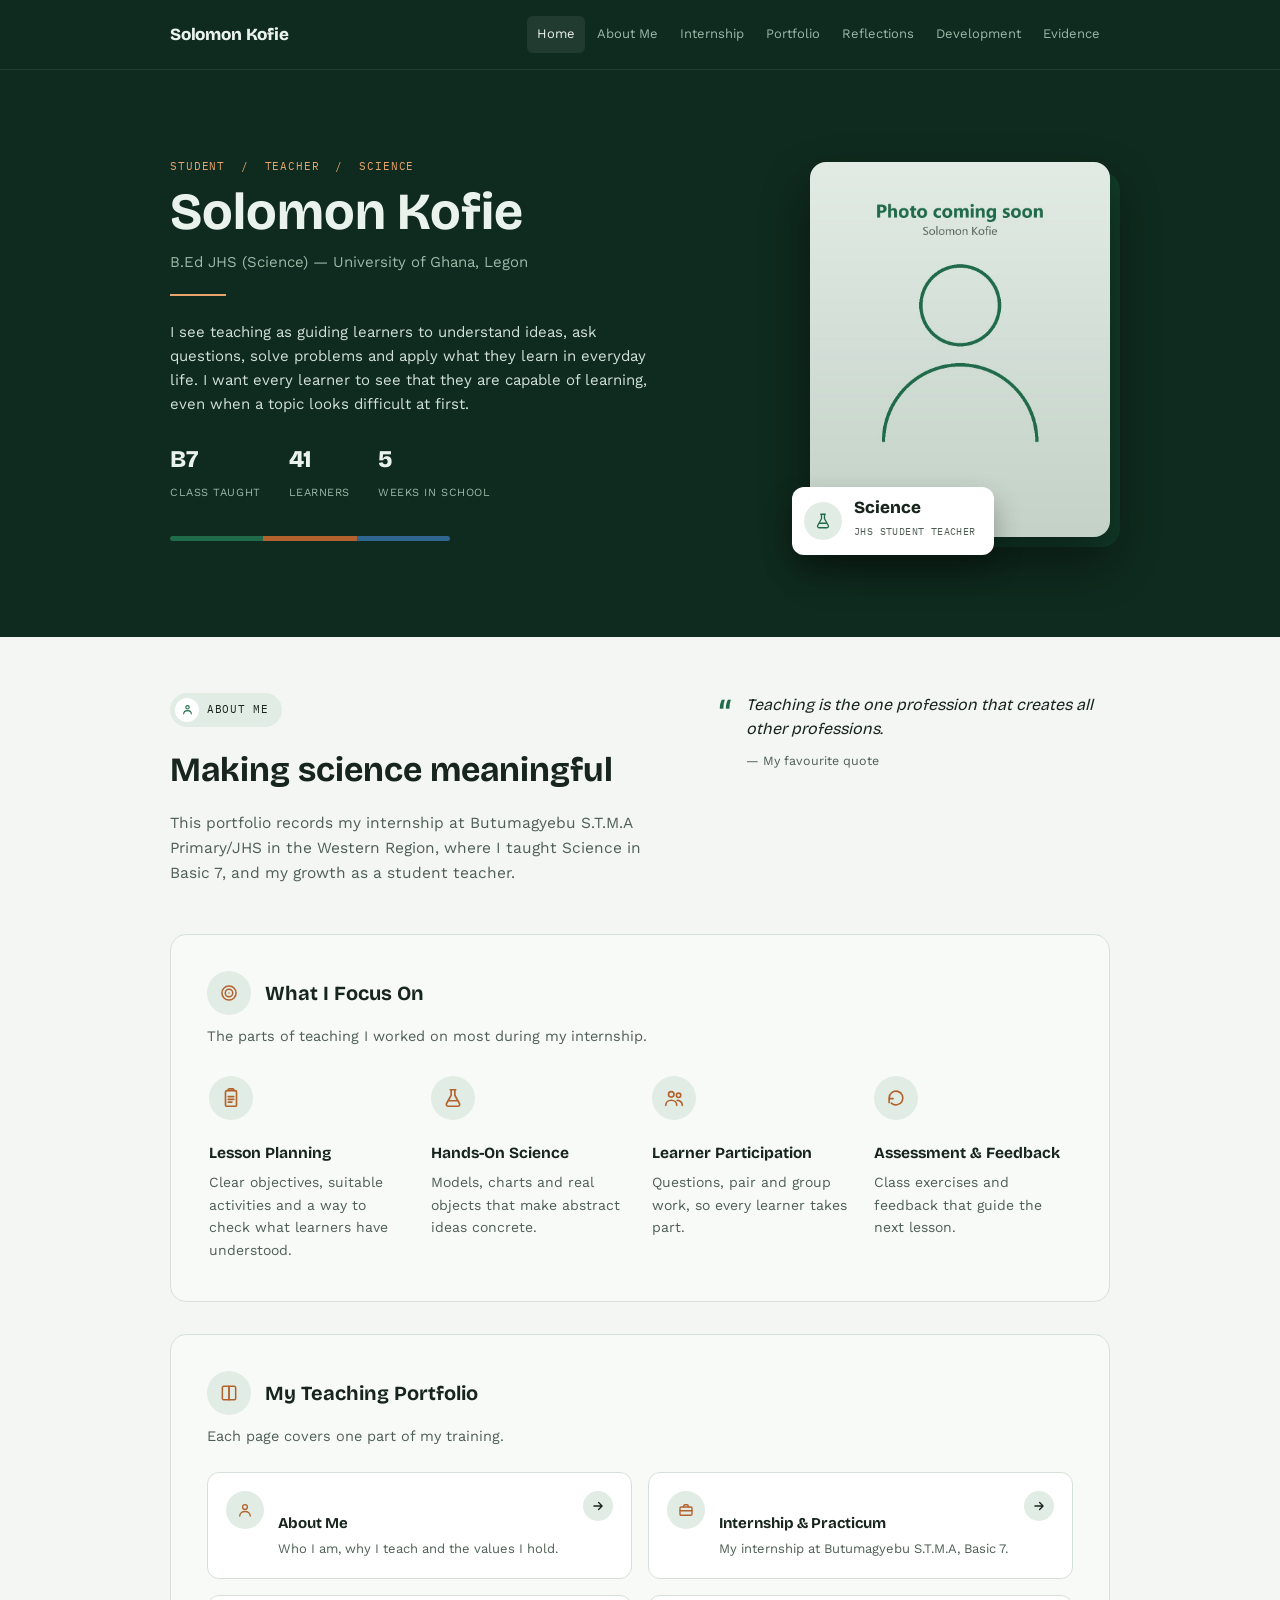
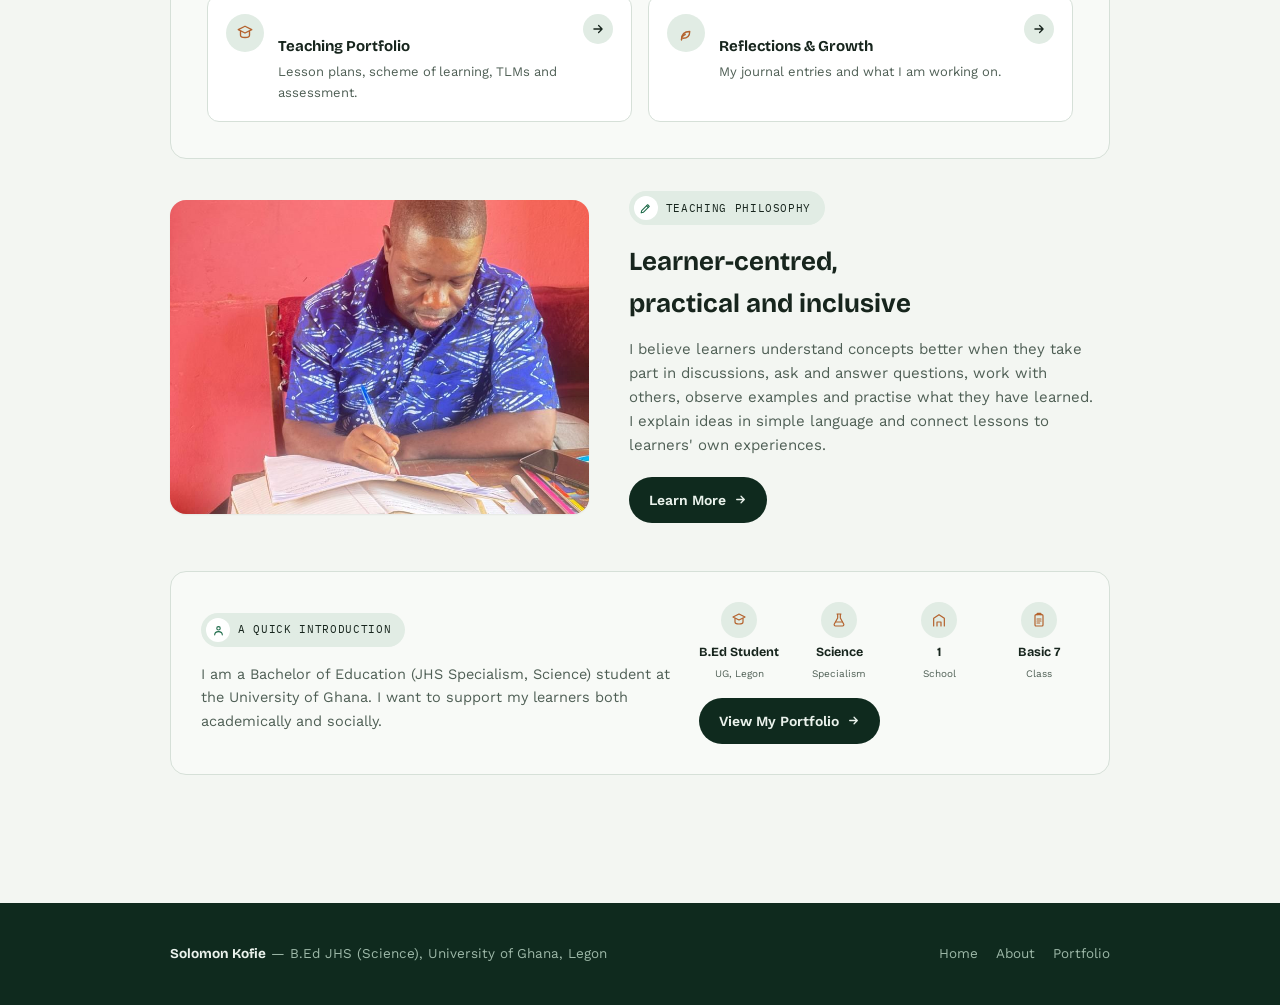
==== site/index.html @ a110200e "Build Solomon Kofie's teaching e-portfolio (Forest & Copper) Content from his TSTS 102 internship po" ====
<!doctype html>
<html lang="en">
<head>
<meta charset="UTF-8">
<meta name="viewport" content="width=device-width, initial-scale=1">
<title>Solomon Kofie — Home</title>
<meta name="description" content="Teaching e-portfolio of Solomon Kofie, B.Ed JHS (Science) student-teacher at the University of Ghana, Legon.">
<link rel="stylesheet" href="https://fonts.googleapis.com/css2?family=Bricolage+Grotesque:opsz,wght@12..96,500;12..96,700;12..96,800&family=Work+Sans:wght@400;500;600;700&family=IBM+Plex+Mono:wght@500&display=swap">
<link rel="stylesheet" href="styles.css">
</head>
<body>

<header class="site">
  <div class="container nav-row">
    <a class="brand" href="index.html">Solomon Kofie</a>
    <button class="nav-toggle" id="navToggle" aria-expanded="false">Menu</button>
    <nav class="links" id="navLinks">
      <a href="index.html" class="active">Home</a>
      <a href="about.html">About Me</a>
      <a href="internship.html">Internship</a>
      <a href="portfolio.html">Portfolio</a>
      <a href="reflections.html">Reflections</a>
      <a href="development.html">Development</a>
      <a href="evidence.html">Evidence</a>
    </nav>
  </div>
</header>

<section class="hero" id="siteHero">
  <div class="container hero-grid">
    <div>
      <span class="eyebrow">Student &nbsp;/&nbsp; Teacher &nbsp;/&nbsp; Science</span>
      <h1>Solomon Kofie</h1>
      <p class="role">B.Ed JHS (Science) — University of Ghana, Legon</p>
      <div class="divider-rule"></div>
      <p class="pitch">I see teaching as guiding learners to understand ideas, ask questions, solve problems and apply what they learn in everyday life. I want every learner to see that they are capable of learning, even when a topic looks difficult at first.</p>
      <div class="stat-row">
        <div class="stat"><b>B7</b><span>Class Taught</span></div>
        <div class="stat"><b>41</b><span>Learners</span></div>
        <div class="stat"><b>5</b><span>Weeks in School</span></div>
      </div>
      <div class="accentbar"><div style="background:var(--gold)"></div><div style="background:var(--green)"></div><div style="background:var(--maroon)"></div></div>
    </div>
    <div class="hero-photo-wrap">
      <img class="hero-photo" src="assets/portrait.jpg" alt="Portrait of Solomon Kofie (photo coming soon)">
      <div class="hero-badge">
          <div class="badge-icon"><svg width="18" height="18" viewBox="0 0 24 24" fill="none" stroke="currentColor" stroke-width="1.8" stroke-linecap="round" stroke-linejoin="round"><path d="M9 3h6M10 3v6l-5 9a2 2 0 0 0 1.7 3h10.6a2 2 0 0 0 1.7-3l-5-9V3"/><path d="M7.5 15h9"/></svg></div>
          <div><b>Science</b><span>JHS Student Teacher</span></div>
        </div>
    </div>
  </div>
</section>

<main class="container home-page">
  <div class="page">

    <div class="block about-teaser-grid">
      <div>
        <div class="pill-eyebrow"><span class="pill-icon"><svg width="13" height="13" viewBox="0 0 24 24" fill="none" stroke="currentColor" stroke-width="2" stroke-linecap="round" stroke-linejoin="round"><circle cx="12" cy="8" r="3.2"/><path d="M5 20c0-3.5 3-6 7-6s7 2.5 7 6"/></svg></span>About Me</div>
        <h2 style="font-size:clamp(26px,4vw,34px);margin-bottom:14px;">Making science meaningful</h2>
        <p style="color:var(--ink-muted);font-size:15.5px;max-width:56ch;">This portfolio records my internship at Butumagyebu S.T.M.A Primary/JHS in the Western Region, where I taught Science in Basic 7, and my growth as a student teacher.</p>
      </div>
      <div class="testimonial">
          <span class="quote-mark">&ldquo;</span>
          <div>
            <blockquote>Teaching is the one profession that creates all other professions.</blockquote>
            <cite>— My favourite quote</cite>
          </div>
        </div>
    </div>

    <div class="panel">
      <div class="panel-head">
        <div class="focus-icon"><svg width="20" height="20" viewBox="0 0 24 24" fill="none" stroke="currentColor" stroke-width="1.8" stroke-linecap="round" stroke-linejoin="round"><circle cx="12" cy="12" r="8.5"/><circle cx="12" cy="12" r="4.5"/><circle cx="12" cy="12" r=".8" fill="currentColor" stroke="none"/></svg></div>
        <h3>What I Focus On</h3>
      </div>
      <p class="panel-intro">The parts of teaching I worked on most during my internship.</p>
      <div class="focus-grid">
        <div class="focus-card">
          <div class="focus-icon"><svg width="22" height="22" viewBox="0 0 24 24" fill="none" stroke="currentColor" stroke-width="1.8" stroke-linecap="round" stroke-linejoin="round"><rect x="6" y="4" width="12" height="17" rx="1.5"/><path d="M9 4V3a1 1 0 0 1 1-1h4a1 1 0 0 1 1 1v1"/><path d="M9 10.5h6M9 13.5h6M9 16.5h4"/></svg></div>
          <h4>Lesson Planning</h4>
          <p>Clear objectives, suitable activities and a way to check what learners have understood.</p>
        </div>
        <div class="focus-card">
          <div class="focus-icon"><svg width="22" height="22" viewBox="0 0 24 24" fill="none" stroke="currentColor" stroke-width="1.8" stroke-linecap="round" stroke-linejoin="round"><path d="M9 3h6M10 3v6l-5 9a2 2 0 0 0 1.7 3h10.6a2 2 0 0 0 1.7-3l-5-9V3"/><path d="M7.5 15h9"/></svg></div>
          <h4>Hands-On Science</h4>
          <p>Models, charts and real objects that make abstract ideas concrete.</p>
        </div>
        <div class="focus-card">
          <div class="focus-icon"><svg width="22" height="22" viewBox="0 0 24 24" fill="none" stroke="currentColor" stroke-width="1.8" stroke-linecap="round" stroke-linejoin="round"><circle cx="9" cy="8" r="3"/><path d="M3 20c0-3.3 2.7-5.5 6-5.5s6 2.2 6 5.5"/><circle cx="17" cy="9" r="2.4"/><path d="M15.5 14.6c3 .2 5.5 2.1 5.5 5.4"/></svg></div>
          <h4>Learner Participation</h4>
          <p>Questions, pair and group work, so every learner takes part.</p>
        </div>
        <div class="focus-card">
          <div class="focus-icon"><svg width="22" height="22" viewBox="0 0 24 24" fill="none" stroke="currentColor" stroke-width="1.8" stroke-linecap="round" stroke-linejoin="round"><path d="M4.5 12a7.5 7.5 0 1 1 2.4 5.5"/><path d="M4.5 17v-4.3h4.3"/></svg></div>
          <h4>Assessment &amp; Feedback</h4>
          <p>Class exercises and feedback that guide the next lesson.</p>
        </div>
      </div>
    </div>

    <div class="panel">
      <div class="panel-head">
        <div class="focus-icon"><svg width="20" height="20" viewBox="0 0 24 24" fill="none" stroke="currentColor" stroke-width="1.8" stroke-linecap="round" stroke-linejoin="round"><path d="M4 5.5C4 4.7 4.7 4 5.5 4H12v16H5.5A1.5 1.5 0 0 1 4 18.5z"/><path d="M20 5.5c0-.8-.7-1.5-1.5-1.5H12v16h6.5a1.5 1.5 0 0 0 1.5-1.5z"/></svg></div>
        <h3>My Teaching Portfolio</h3>
      </div>
      <p class="panel-intro">Each page covers one part of my training.</p>
      <div class="link-grid">
        <a class="link-card" href="about.html">
          <div class="focus-icon"><svg width="18" height="18" viewBox="0 0 24 24" fill="none" stroke="currentColor" stroke-width="1.8" stroke-linecap="round" stroke-linejoin="round"><circle cx="12" cy="8" r="3.2"/><path d="M5 20c0-3.5 3-6 7-6s7 2.5 7 6"/></svg></div>
          <div class="link-body">
            <h4>About Me</h4>
            <p>Who I am, why I teach and the values I hold.</p>
          </div>
          <div class="link-arrow"><svg width="14" height="14" viewBox="0 0 24 24" fill="none" stroke="currentColor" stroke-width="2.2" stroke-linecap="round" stroke-linejoin="round"><path d="M5 12h13M13 6l6 6-6 6"/></svg></div>
        </a>
        <a class="link-card" href="internship.html">
          <div class="focus-icon"><svg width="18" height="18" viewBox="0 0 24 24" fill="none" stroke="currentColor" stroke-width="1.8" stroke-linecap="round" stroke-linejoin="round"><rect x="4" y="8" width="16" height="11" rx="1.5"/><path d="M9 8V6.5A1.5 1.5 0 0 1 10.5 5h3A1.5 1.5 0 0 1 15 6.5V8"/><path d="M4 13h16"/></svg></div>
          <div class="link-body">
            <h4>Internship &amp; Practicum</h4>
            <p>My internship at Butumagyebu S.T.M.A, Basic 7.</p>
          </div>
          <div class="link-arrow"><svg width="14" height="14" viewBox="0 0 24 24" fill="none" stroke="currentColor" stroke-width="2.2" stroke-linecap="round" stroke-linejoin="round"><path d="M5 12h13M13 6l6 6-6 6"/></svg></div>
        </a>
        <a class="link-card" href="portfolio.html">
          <div class="focus-icon"><svg width="18" height="18" viewBox="0 0 24 24" fill="none" stroke="currentColor" stroke-width="1.8" stroke-linecap="round" stroke-linejoin="round"><path d="M12 3l9 4.5-9 4.5-9-4.5z"/><path d="M6 10v5c0 1.5 2.7 3 6 3s6-1.5 6-3v-5"/></svg></div>
          <div class="link-body">
            <h4>Teaching Portfolio</h4>
            <p>Lesson plans, scheme of learning, TLMs and assessment.</p>
          </div>
          <div class="link-arrow"><svg width="14" height="14" viewBox="0 0 24 24" fill="none" stroke="currentColor" stroke-width="2.2" stroke-linecap="round" stroke-linejoin="round"><path d="M5 12h13M13 6l6 6-6 6"/></svg></div>
        </a>
        <a class="link-card" href="reflections.html">
          <div class="focus-icon"><svg width="18" height="18" viewBox="0 0 24 24" fill="none" stroke="currentColor" stroke-width="1.8" stroke-linecap="round" stroke-linejoin="round"><path d="M6 21c0-7 4-11 11-11 0 6-3 9-9 9"/><path d="M6 21c0-4 2-6 5-7"/></svg></div>
          <div class="link-body">
            <h4>Reflections &amp; Growth</h4>
            <p>My journal entries and what I am working on.</p>
          </div>
          <div class="link-arrow"><svg width="14" height="14" viewBox="0 0 24 24" fill="none" stroke="currentColor" stroke-width="2.2" stroke-linecap="round" stroke-linejoin="round"><path d="M5 12h13M13 6l6 6-6 6"/></svg></div>
        </a>
      </div>
    </div>

    <div class="block philosophy-split">
      <img class="philosophy-photo" style="object-position:center 30%;" src="assets/teaching.jpg" alt="Solomon Kofie marking learners' work at Butumagyebu S.T.M.A">
      <div>
        <div class="pill-eyebrow"><span class="pill-icon"><svg width="13" height="13" viewBox="0 0 24 24" fill="none" stroke="currentColor" stroke-width="2" stroke-linecap="round" stroke-linejoin="round"><path d="M4 20l1-4L16 5l3 3L8 19l-4 1z"/><path d="M14 7l3 3"/></svg></span>Teaching Philosophy</div>
        <h3 style="font-size:clamp(22px,3.2vw,26px);margin-bottom:12px;">Learner-centred, practical and inclusive</h3>
        <p style="color:var(--ink-muted);font-size:15px;max-width:52ch;margin-bottom:20px;">I believe learners understand concepts better when they take part in discussions, ask and answer questions, work with others, observe examples and practise what they have learned. I explain ideas in simple language and connect lessons to learners' own experiences.</p>
        <a class="btn-dark" href="about.html">Learn More <svg width="13" height="13" viewBox="0 0 24 24" fill="none" stroke="currentColor" stroke-width="2.4" stroke-linecap="round" stroke-linejoin="round"><path d="M5 12h13M13 6l6 6-6 6"/></svg></a>
      </div>
    </div>

    <div class="block intro-bar">
      <div class="intro-text">
        <div class="pill-eyebrow"><span class="pill-icon"><svg width="13" height="13" viewBox="0 0 24 24" fill="none" stroke="currentColor" stroke-width="2" stroke-linecap="round" stroke-linejoin="round"><circle cx="12" cy="8" r="3.2"/><path d="M5 20c0-3.5 3-6 7-6s7 2.5 7 6"/></svg></span>A Quick Introduction</div>
        <p style="font-size:14.5px;color:var(--ink-muted);max-width:56ch;">I am a Bachelor of Education (JHS Specialism, Science) student at the University of Ghana. I want to support my learners both academically and socially.</p>
      </div>
      <div class="intro-side">
        <div class="mini-stats">
          <div class="mini-stat">
            <div class="focus-icon"><svg width="16" height="16" viewBox="0 0 24 24" fill="none" stroke="currentColor" stroke-width="1.8" stroke-linecap="round" stroke-linejoin="round"><path d="M12 3l9 4.5-9 4.5-9-4.5z"/><path d="M6 10v5c0 1.5 2.7 3 6 3s6-1.5 6-3v-5"/></svg></div>
            <b>B.Ed Student</b><span>UG, Legon</span>
          </div>
          <div class="mini-stat">
            <div class="focus-icon"><svg width="16" height="16" viewBox="0 0 24 24" fill="none" stroke="currentColor" stroke-width="1.8" stroke-linecap="round" stroke-linejoin="round"><path d="M9 3h6M10 3v6l-5 9a2 2 0 0 0 1.7 3h10.6a2 2 0 0 0 1.7-3l-5-9V3"/><path d="M7.5 15h9"/></svg></div>
            <b>Science</b><span>Specialism</span>
          </div>
          <div class="mini-stat">
            <div class="focus-icon"><svg width="16" height="16" viewBox="0 0 24 24" fill="none" stroke="currentColor" stroke-width="1.8" stroke-linecap="round" stroke-linejoin="round"><path d="M4 21V9.5L12 4l8 5.5V21"/><path d="M9 21v-6h6v6"/></svg></div>
            <b>1</b><span>School</span>
          </div>
          <div class="mini-stat">
            <div class="focus-icon"><svg width="16" height="16" viewBox="0 0 24 24" fill="none" stroke="currentColor" stroke-width="1.8" stroke-linecap="round" stroke-linejoin="round"><rect x="6" y="4" width="12" height="17" rx="1.5"/><path d="M9 4V3a1 1 0 0 1 1-1h4a1 1 0 0 1 1 1v1"/><path d="M9 10.5h6M9 13.5h6M9 16.5h4"/></svg></div>
            <b>Basic 7</b><span>Class</span>
          </div>
        </div>
        <a class="btn-dark" href="portfolio.html">View My Portfolio <svg width="13" height="13" viewBox="0 0 24 24" fill="none" stroke="currentColor" stroke-width="2.4" stroke-linecap="round" stroke-linejoin="round"><path d="M5 12h13M13 6l6 6-6 6"/></svg></a>
      </div>
    </div>
  </div>
</main>

<footer class="site">
  <div class="container">
    <div><strong>Solomon Kofie</strong> — B.Ed JHS (Science), University of Ghana, Legon</div>
    <div class="foot-links">
      <a href="index.html">Home</a>
      <a href="about.html">About</a>
      <a href="portfolio.html">Portfolio</a>
    </div>
  </div>
</footer>

<script>
(function(){
  var navToggle = document.getElementById("navToggle");
  var navEl = document.getElementById("navLinks");
  navToggle.addEventListener("click", function(){
    var open = navEl.classList.toggle("open");
    navToggle.setAttribute("aria-expanded", open ? "true" : "false");
  });
})();
</script>
</body>
</html>
---- site/styles.css ----
:root{
  --bg:#F3F6F2;
  --surface:#FFFFFF;
  --surface-2:#F8FAF7;
  --ink:#17251D;
  --ink-muted:#4F5F55;
  --border:#D6E0D8;
  --gold:#1F6B4A;
  --green:#B4622D;
  --maroon:#2F6690;
  --header-bg:#0F2A1E;
  --header-text:#EAF2EC;
  --header-text-muted:#9DB8A8;
  --chip-bg:#E1ECE4;
  --shadow: 0 1px 2px rgba(20,18,10,.06);
  --font-display: "Bricolage Grotesque", system-ui, sans-serif;
  --font-body: "Work Sans", system-ui, sans-serif;
  --font-mono: "IBM Plex Mono", monospace;
}
@media (prefers-color-scheme: dark){
  :root:not([data-theme="light"]){
    --bg:#0D1712;
    --surface:#14231B;
    --surface-2:#192B21;
    --ink:#E8F0EA;
    --ink-muted:#A2B8AA;
    --border:#26392E;
    --gold:#5FC08F;
    --green:#E39A63;
    --maroon:#73A9D6;
    --header-bg:#08120D;
    --header-text:#E8F0EA;
    --header-text-muted:#88A595;
    --chip-bg:#1E3127;
    --shadow: 0 1px 2px rgba(0,0,0,.4);
  }
}
:root[data-theme="dark"]{
  --bg:#0D1712;
  --surface:#14231B;
  --surface-2:#192B21;
  --ink:#E8F0EA;
  --ink-muted:#A2B8AA;
  --border:#26392E;
  --gold:#5FC08F;
  --green:#E39A63;
  --maroon:#73A9D6;
  --header-bg:#08120D;
  --header-text:#E8F0EA;
  --header-text-muted:#88A595;
  --chip-bg:#1E3127;
  --shadow: 0 1px 2px rgba(0,0,0,.4);
}
*{box-sizing:border-box;}
html{scroll-behavior:smooth;}
body{
  margin:0;
  background:var(--bg);
  color:var(--ink);
  font-family:var(--font-body);
  line-height:1.6;
}
img{max-width:100%;}
a{color:inherit;}
[hidden]{display:none!important;}
.container{max-width:980px;margin:0 auto;padding-inline:20px;}
h1,h2,h3{font-family:var(--font-display);font-weight:700;text-wrap:balance;margin:0;}
p{margin:0;}
.eyebrow{
  font-family:var(--font-mono);
  font-size:11px;
  letter-spacing:.08em;
  text-transform:uppercase;
}

/* header */
header.site{
  background:var(--header-bg);
  color:var(--header-text);
  position:sticky;
  top:0;
  z-index:20;
  border-bottom:1px solid rgba(255,255,255,.08);
}
.nav-row{
  display:flex;
  align-items:center;
  justify-content:space-between;
  padding-block:16px;
  gap:16px;
}
.brand{
  font-family:var(--font-display);
  font-weight:800;
  font-size:17px;
  letter-spacing:-.01em;
  text-decoration:none;
  color:var(--header-text);
  white-space:nowrap;
}
nav.links{display:flex;gap:2px;flex-wrap:nowrap;}
nav.links a{
  font-size:13px;
  text-decoration:none;
  color:var(--header-text-muted);
  padding:8px 10px;
  border-radius:6px;
  white-space:nowrap;
  transition:color .15s, background .15s;
}
nav.links a:hover{color:var(--header-text);}
nav.links a.active{color:var(--header-text);background:rgba(255,255,255,.08);}
.nav-toggle{
  display:none;
  background:none;
  border:1px solid rgba(255,255,255,.2);
  color:var(--header-text);
  border-radius:6px;
  padding:8px 10px;
  font-size:13px;
  font-family:var(--font-mono);
}
@media (max-width:900px){
  nav.links{
    display:none;
    width:100%;
    flex-direction:column;
    flex-wrap:wrap;
    gap:2px;
    padding-bottom:14px;
  }
  nav.links a{white-space:normal;}
  nav.links.open{display:flex;}
  .nav-toggle{display:block;}
  .nav-row{flex-wrap:wrap;}
}

/* hero */
.hero{
  background:var(--header-bg);
  color:var(--header-text);
  padding-block:clamp(48px,8vw,88px) clamp(56px,9vw,96px);
  overflow:clip;
}
.hero-grid{
  display:grid;
  grid-template-columns:1.15fr auto;
  gap:clamp(32px,6vw,64px);
  align-items:center;
}
@media (max-width:700px){.hero-grid{grid-template-columns:1fr;}.hero-photo-wrap{order:-1;margin-inline:auto;}}
.hero-photo-wrap{
  position:relative;
  width:min(300px,72vw);
  flex-shrink:0;
}
.hero-photo-wrap::before{
  content:"";
  position:absolute;
  inset:10px -10px -10px 10px;
  background:color-mix(in srgb, var(--gold) 25%, transparent);
  border-radius:18px;
  z-index:0;
}
.hero-photo{
  position:relative;
  z-index:1;
  display:block;
  width:100%;
  aspect-ratio:4/5;
  object-fit:cover;
  object-position:top center;
  border-radius:16px;
  box-shadow:0 24px 48px rgba(0,0,0,.4);
}
.hero-badge{
  position:absolute;
  z-index:2;
  left:-18px;
  bottom:-18px;
  display:flex;
  align-items:center;
  gap:12px;
  background:var(--surface);
  color:var(--ink);
  padding:12px 18px 12px 12px;
  border-radius:12px;
  box-shadow:0 14px 28px rgba(0,0,0,.3);
  max-width:210px;
}
.hero-badge .badge-icon{
  width:38px;height:38px;border-radius:50%;flex-shrink:0;
  background:var(--chip-bg);color:var(--gold);
  display:flex;align-items:center;justify-content:center;
}
.hero-badge b{display:block;font-family:var(--font-display);font-size:17px;font-weight:800;line-height:1.1;}
.hero-badge span{font-size:10px;font-family:var(--font-mono);text-transform:uppercase;letter-spacing:.04em;color:var(--ink-muted);}
.hero .eyebrow{color:#E9A46B;margin-bottom:10px;display:block;}
.hero h1{font-size:clamp(32px,5.5vw,52px);line-height:1.05;margin-bottom:10px;}
.hero .role{font-size:15px;color:var(--header-text-muted);margin-bottom:20px;}
.hero .pitch{max-width:56ch;font-size:15px;color:#D3E2D8;margin-bottom:24px;}
.divider-rule{height:2px;width:56px;background:#E9A46B;margin-bottom:24px;}
.stat-row{display:flex;gap:28px;flex-wrap:wrap;}
.stat b{display:block;font-family:var(--font-display);font-size:24px;font-weight:800;}
.stat span{font-size:11px;color:var(--header-text-muted);text-transform:uppercase;letter-spacing:.05em;}
.accentbar{display:flex;height:5px;margin-top:32px;border-radius:3px;overflow:hidden;max-width:280px;}
.accentbar div{flex:1;}

/* page body */
main{padding-block:56px 80px;}
.page-head{margin-bottom:40px;max-width:70ch;}
.page-head .eyebrow{color:var(--gold);margin-bottom:10px;display:block;}
.page-head h2{font-size:clamp(26px,4vw,34px);margin-bottom:12px;}
.page-head p{color:var(--ink-muted);font-size:15.5px;}

.block{margin-bottom:48px;}
.block h3{font-size:19px;margin-bottom:14px;}
.block .body-text{max-width:68ch;color:var(--ink);font-size:15.5px;}
.block .body-text + .body-text{margin-top:14px;}
.pull{
  border-left:3px solid var(--gold);
  padding:2px 0 2px 20px;
  margin:20px 0;
  max-width:60ch;
  font-family:var(--font-display);
  font-weight:500;
  font-size:19px;
  line-height:1.45;
  color:var(--ink);
}

.two-col{display:grid;grid-template-columns:1fr 1fr;gap:32px;}
@media (max-width:700px){.two-col{grid-template-columns:1fr;}}
.card{
  background:var(--surface);
  border:1px solid var(--border);
  border-radius:10px;
  padding:22px 24px;
  box-shadow:var(--shadow);
}
.card h4{font-family:var(--font-display);font-size:16px;margin:0 0 8px;font-weight:700;}
.card p{font-size:14.5px;color:var(--ink-muted);}

ul.plain{margin:0;padding:0;list-style:none;display:flex;flex-direction:column;gap:10px;}
ul.plain li{
  font-size:15px;
  padding-left:20px;
  position:relative;
}
ul.plain li::before{
  content:"";
  position:absolute;left:0;top:9px;
  width:6px;height:6px;border-radius:50%;
  background:var(--green);
}

.chip-row{display:flex;flex-wrap:wrap;gap:8px;}
.chip{
  font-family:var(--font-mono);
  font-size:12px;
  background:var(--chip-bg);
  border:1px solid var(--border);
  padding:6px 12px;
  border-radius:20px;
  color:var(--ink);
}

.grid-cards{display:grid;grid-template-columns:repeat(auto-fill,minmax(220px,1fr));gap:18px;}

.focus-grid{display:grid;grid-template-columns:repeat(auto-fit,minmax(200px,1fr));gap:20px;}
.focus-card{padding:4px 2px;}
.focus-icon{
  width:44px;height:44px;
  border-radius:50%;
  background:var(--chip-bg);
  display:flex;align-items:center;justify-content:center;
  margin-bottom:16px;
  color:var(--green);
}
.focus-card h4{font-family:var(--font-display);font-size:15.5px;margin-bottom:6px;}
.focus-card p{font-size:14px;color:var(--ink-muted);}

/* home redesign */
.home-page{--ink-muted:#4F5F55;}
@media (prefers-color-scheme: dark){:root:not([data-theme="light"]) .home-page{--ink-muted:#A2B8AA;}}
:root[data-theme="dark"] .home-page{--ink-muted:#A2B8AA;}
.pill-eyebrow{
  display:inline-flex;align-items:center;gap:8px;
  background:var(--chip-bg);
  border-radius:20px;
  padding:5px 14px 5px 5px;
  font-family:var(--font-mono);
  font-size:11px;letter-spacing:.06em;text-transform:uppercase;
  color:var(--ink);
  margin-bottom:16px;
}
.pill-eyebrow .pill-icon{
  width:24px;height:24px;border-radius:50%;
  background:var(--surface);
  display:flex;align-items:center;justify-content:center;
  color:var(--gold);
}
.panel{
  background:var(--surface-2);
  border:1px solid var(--border);
  border-radius:16px;
  padding:clamp(24px,4vw,36px);
  margin-bottom:32px;
}
.panel-head{display:flex;align-items:center;gap:14px;margin-bottom:10px;}
.panel-head .focus-icon{margin-bottom:0;flex-shrink:0;}
.panel-head h3{font-size:20px;}
.panel-intro{color:var(--ink-muted);font-size:14.5px;max-width:64ch;margin-bottom:24px;}
.testimonial{display:flex;gap:14px;align-items:flex-start;}
.testimonial .quote-mark{font-family:var(--font-display);font-size:42px;color:var(--gold);line-height:.6;flex-shrink:0;margin-top:10px;}
.testimonial blockquote{margin:0;font-family:var(--font-display);font-style:italic;font-size:16px;line-height:1.5;color:var(--ink);}
.testimonial cite{display:block;margin-top:10px;font-style:normal;font-size:12.5px;color:var(--ink-muted);}
.about-teaser-grid{display:grid;grid-template-columns:1.3fr 1fr;gap:40px;align-items:start;}
@media (max-width:760px){.about-teaser-grid{grid-template-columns:1fr;}}
.link-grid{display:grid;grid-template-columns:1fr 1fr;gap:16px;}
@media (max-width:700px){.link-grid{grid-template-columns:1fr;}}
.link-card{
  display:flex;align-items:flex-start;gap:14px;
  background:var(--surface);border:1px solid var(--border);border-radius:12px;
  padding:18px;text-decoration:none;color:inherit;
  transition:border-color .15s;
}
.link-card:hover{border-color:var(--gold);}
.link-card .focus-icon{margin-bottom:0;flex-shrink:0;width:38px;height:38px;}
.link-card .link-body{flex:1;}
.link-card .link-body h4{font-family:var(--font-display);font-size:15px;margin-bottom:4px;font-weight:700;}
.link-card .link-body p{font-size:13px;color:var(--ink-muted);}
.link-card .link-arrow{
  width:30px;height:30px;border-radius:50%;background:var(--chip-bg);
  display:flex;align-items:center;justify-content:center;color:var(--ink);flex-shrink:0;
}
.philosophy-split{display:grid;grid-template-columns:1fr 1.15fr;gap:40px;align-items:center;}
@media (max-width:700px){.philosophy-split{grid-template-columns:1fr;}}
.philosophy-photo{width:100%;aspect-ratio:4/3;object-fit:cover;border-radius:16px;box-shadow:var(--shadow);display:block;}
.philosophy-photo.is-placeholder{
  display:flex;align-items:center;justify-content:center;flex-direction:column;gap:8px;
  background:var(--chip-bg);color:var(--ink-muted);font-family:var(--font-mono);font-size:11px;text-transform:uppercase;letter-spacing:.05em;text-align:center;padding:20px;
}
.btn-dark{
  display:inline-flex;align-items:center;gap:8px;
  background:var(--header-bg);color:var(--header-text);
  font-family:var(--font-body);font-weight:600;font-size:14px;
  padding:12px 20px;border-radius:24px;text-decoration:none;
  transition:opacity .15s;
}
.btn-dark:hover{opacity:.85;}
.intro-bar{
  display:flex;flex-wrap:wrap;gap:28px;align-items:center;justify-content:space-between;
  background:var(--surface-2);border:1px solid var(--border);border-radius:16px;
  padding:clamp(22px,4vw,30px);
}
.intro-bar .intro-text{flex:2;min-width:260px;}
.intro-bar .intro-side{display:flex;flex-direction:column;gap:16px;align-items:flex-start;}
.mini-stats{display:flex;gap:20px;flex-wrap:wrap;}
.mini-stat{display:flex;flex-direction:column;align-items:center;gap:6px;text-align:center;width:80px;}
.mini-stat .focus-icon{width:36px;height:36px;margin-bottom:0;}
.mini-stat b{font-family:var(--font-display);font-size:12.5px;font-weight:700;line-height:1.25;}
.mini-stat span{font-size:10px;color:var(--ink-muted);}
.tagline-script{
  font-family:"Caveat",cursive;
  font-weight:700;
  font-size:clamp(22px,3vw,28px);
  color:var(--gold);
  line-height:1.1;
  margin-top:18px;
}
.signature{
  font-family:"Caveat",cursive;
  font-weight:700;
  font-size:26px;
  color:var(--gold);
  margin-top:16px;
}
.photo-ticks{position:absolute;top:-10px;right:-30px;color:var(--gold);opacity:.85;}

.stat-trio{display:flex;}
.stat-trio-item{flex:1;display:flex;flex-direction:column;align-items:center;gap:8px;text-align:center;padding:0 12px;border-right:1px solid var(--border);}
.stat-trio-item:last-child{border-right:none;}
.stat-trio-item .focus-icon{margin-bottom:0;}
.stat-trio-item b{font-family:var(--font-display);font-size:16px;font-weight:700;}
.stat-trio-item span{font-size:11.5px;color:var(--ink-muted);}

.skill-grid{display:grid;grid-template-columns:1fr 1fr;gap:10px;}
@media (max-width:500px){.skill-grid{grid-template-columns:1fr;}}
.skill-chip{display:inline-flex;align-items:center;gap:10px;background:var(--chip-bg);border-radius:24px;padding:6px 16px 6px 6px;font-size:13.5px;}
.skill-chip .chip-ico{width:26px;height:26px;border-radius:50%;background:var(--surface);display:flex;align-items:center;justify-content:center;color:var(--gold);flex-shrink:0;}

.edu-row{display:flex;flex-wrap:wrap;gap:32px;align-items:center;}
.edu-row .edu-info{display:flex;gap:14px;align-items:flex-start;flex:1;min-width:220px;}
.edu-row .edu-info .focus-icon{width:48px;height:48px;flex-shrink:0;margin-bottom:0;}
.edu-row .edu-info h4{font-family:var(--font-display);font-size:16px;margin-bottom:4px;}
.edu-row .edu-info p{font-size:13.5px;color:var(--ink-muted);line-height:1.5;}
.edu-row .testimonial{flex:1.2;min-width:240px;border-left:1px solid var(--border);padding-left:28px;}
@media (max-width:640px){.edu-row .testimonial{border-left:none;padding-left:0;}}

.page-head-split{display:flex;flex-wrap:wrap;justify-content:space-between;align-items:center;gap:24px;margin-bottom:40px;}
.page-head-split .head-text{flex:1;min-width:260px;}
.page-head-split .head-text h2{font-size:clamp(28px,4.4vw,38px);margin:12px 0 14px;}
.page-head-split .head-text p{color:var(--ink-muted);font-size:15px;max-width:60ch;}
.icon-blob{
  position:relative;
  background:var(--chip-bg);
  border-radius:42% 58% 63% 37% / 41% 44% 56% 59%;
  width:150px;height:130px;
  flex-shrink:0;
  display:flex;align-items:center;justify-content:center;
  color:var(--ink);
}

.profile-card{display:grid;grid-template-columns:1fr 1fr;gap:32px;align-items:stretch;background:var(--surface-2);border:1px solid var(--border);border-radius:16px;padding:clamp(22px,4vw,30px);margin-bottom:32px;}
@media (max-width:700px){.profile-card{grid-template-columns:1fr;}}
.profile-card h3{font-size:20px;margin:10px 0 2px;}
.profile-card .profile-sub{font-size:13.5px;color:var(--ink-muted);}
.profile-list{display:flex;flex-direction:column;gap:14px;margin-top:18px;padding-top:18px;border-top:1px solid var(--border);}
.profile-list .info-row{display:flex;align-items:center;gap:12px;}
.profile-list .info-row .focus-icon{width:32px;height:32px;margin-bottom:0;flex-shrink:0;}
.profile-list .info-row .label{font-size:10.5px;color:var(--ink-muted);text-transform:uppercase;letter-spacing:.04em;display:block;}
.profile-list .info-row .value{font-size:14px;font-weight:600;}
.photo-quote{position:relative;border-radius:14px;overflow:hidden;min-height:220px;}
.photo-quote img{width:100%;height:100%;object-fit:cover;display:block;}
.photo-quote.is-placeholder{
  background:var(--chip-bg);display:flex;flex-direction:column;align-items:center;justify-content:center;gap:8px;
  color:var(--ink-muted);font-family:var(--font-mono);font-size:11px;text-transform:uppercase;letter-spacing:.05em;text-align:center;padding:20px;
}
.photo-quote .quote-overlay{
  position:absolute;left:0;right:0;bottom:0;
  background:linear-gradient(0deg, rgba(8,18,26,.88), rgba(8,18,26,0));
  padding:28px 18px 16px;
  color:#EEF3F6;
  font-family:var(--font-display);font-style:italic;font-size:13.5px;line-height:1.5;
}

.page-photo-hero{display:grid;grid-template-columns:1fr 300px;gap:40px;align-items:center;margin-bottom:40px;}
@media (max-width:760px){.page-photo-hero{grid-template-columns:1fr;}.page-photo-hero .photo-col{order:-1;margin-inline:auto;}}
.page-photo-hero .photo-col{position:relative;width:100%;max-width:300px;}
.page-hero-photo{width:100%;aspect-ratio:4/5;object-fit:cover;object-position:top center;border-radius:16px;box-shadow:var(--shadow);display:block;}
.page-hero-photo.is-placeholder{display:flex;flex-direction:column;align-items:center;justify-content:center;gap:8px;background:var(--chip-bg);color:var(--ink-muted);font-family:var(--font-mono);font-size:11px;text-transform:uppercase;letter-spacing:.05em;text-align:center;padding:20px;}

.panel-with-photo{display:flex;flex-wrap:wrap;gap:28px;align-items:flex-start;}
.panel-with-photo .panel-main{flex:2;min-width:260px;}
.panel-with-photo .panel-photo{flex:1;min-width:160px;max-width:220px;border-radius:14px;overflow:hidden;aspect-ratio:4/3;box-shadow:var(--shadow);}
.panel-with-photo .panel-photo img{width:100%;height:100%;object-fit:cover;display:block;}

.evidence-grid{display:grid;grid-template-columns:repeat(auto-fit,minmax(150px,1fr));gap:16px;}
.video-feature{display:flex;flex-wrap:wrap;gap:28px;align-items:center;}
.video-feature video{flex:3;min-width:260px;width:100%;aspect-ratio:16/9;border-radius:14px;background:#000;box-shadow:var(--shadow);display:block;}
.video-feature .video-caption{flex:2;min-width:220px;}
.video-feature .evidence-tag{display:block;font-family:var(--font-mono);font-size:11px;text-transform:uppercase;letter-spacing:.05em;color:var(--ink-muted);margin-bottom:10px;}

.evidence-card{background:var(--surface);border:1px solid var(--border);border-radius:12px;overflow:hidden;box-shadow:var(--shadow);}
.evidence-card .evidence-photo{width:100%;aspect-ratio:4/3;object-fit:cover;display:block;}
.evidence-card .evidence-photo.is-placeholder{
  display:flex;flex-direction:column;align-items:center;justify-content:center;gap:6px;
  background:var(--chip-bg);color:var(--ink-muted);font-family:var(--font-mono);font-size:10px;text-transform:uppercase;letter-spacing:.05em;text-align:center;padding:14px;
}
.evidence-card .evidence-body{padding:14px 16px;}
.evidence-card .evidence-body h4{font-family:var(--font-display);font-size:14.5px;margin-bottom:2px;}
.evidence-card .evidence-body .evidence-tag{font-size:12px;color:var(--ink-muted);margin-bottom:12px;display:block;}
.evidence-card .evidence-view{
  display:inline-flex;align-items:center;justify-content:center;gap:6px;width:100%;
  background:var(--chip-bg);color:var(--ink);font-size:12.5px;font-weight:600;
  padding:8px;border-radius:8px;text-decoration:none;box-sizing:border-box;
}

.toolkit-cloud{position:relative;background:var(--chip-bg);border-radius:12px;padding:20px 22px 60px;}
.toolkit-cloud .tagline-script{position:absolute;right:22px;bottom:14px;margin-top:0;text-align:right;}

.growth-split{display:grid;grid-template-columns:1.3fr 1fr;gap:28px;align-items:stretch;}
@media (max-width:760px){.growth-split{grid-template-columns:1fr;}}
.growth-photo{width:100%;height:100%;min-height:220px;object-fit:cover;border-radius:14px;box-shadow:var(--shadow);display:block;}
.growth-photo.is-placeholder{display:flex;flex-direction:column;align-items:center;justify-content:center;gap:8px;background:var(--chip-bg);color:var(--ink-muted);font-family:var(--font-mono);font-size:11px;text-transform:uppercase;letter-spacing:.05em;text-align:center;padding:20px;}
.quote-box{background:var(--chip-bg);border-radius:10px;padding:18px 20px;margin-top:18px;}
.quote-box p{font-family:var(--font-display);font-style:italic;font-size:14.5px;line-height:1.5;color:var(--ink);margin-bottom:8px;}
.quote-box span{font-size:12px;color:var(--ink-muted);}

.icon-pastel-1{background:color-mix(in srgb, var(--green) 20%, var(--surface));color:var(--green);}
.icon-pastel-2{background:color-mix(in srgb, var(--gold) 22%, var(--surface));color:var(--gold);}
.icon-pastel-3{background:color-mix(in srgb, var(--maroon) 20%, var(--surface));color:var(--maroon);}

.reflect-hero-side{display:flex;align-items:center;gap:16px;}
.reflect-quote{font-family:"Caveat",cursive;font-weight:700;font-size:21px;color:var(--gold);line-height:1.25;text-align:center;max-width:150px;transform:rotate(-4deg);flex-shrink:0;}

.journal-card{background:var(--surface);border:1px solid var(--border);border-radius:12px;padding:18px;}
.week-badge{display:inline-block;font-family:var(--font-mono);font-size:10px;font-weight:700;text-transform:uppercase;letter-spacing:.04em;padding:4px 10px;border-radius:20px;margin-bottom:12px;}
.journal-card h4{font-family:var(--font-display);font-size:15px;margin-bottom:8px;}
.journal-card p{font-size:13.5px;color:var(--ink-muted);margin-bottom:14px;}
.journal-date{display:flex;align-items:center;gap:6px;font-size:11.5px;color:var(--ink-muted);}

.flanked-quote{display:flex;align-items:center;gap:24px;}
.flanked-quote .leaf-deco{color:var(--gold);opacity:.8;flex-shrink:0;}
.flanked-quote .blob-deco{
  width:70px;height:70px;flex-shrink:0;position:relative;
  background:var(--chip-bg);border-radius:42% 58% 63% 37% / 41% 44% 56% 59%;
}
.flanked-quote .blob-deco .photo-ticks{top:-10px;right:-16px;}
@media (max-width:600px){.flanked-quote{flex-wrap:wrap;justify-content:center;}}

.numbered-list{display:flex;flex-direction:column;gap:20px;}
.numbered-item{display:flex;gap:16px;align-items:flex-start;}
.numbered-item .num-badge{width:40px;height:40px;border-radius:50%;background:var(--chip-bg);display:flex;align-items:center;justify-content:center;font-family:var(--font-display);font-weight:700;font-size:14px;color:var(--gold);flex-shrink:0;}
.numbered-item h4{font-family:var(--font-display);font-size:15px;margin-bottom:4px;}
.numbered-item p{font-size:13.5px;color:var(--ink-muted);}

.progress-list{display:flex;flex-direction:column;gap:14px;}
.progress-item{display:flex;gap:14px;align-items:flex-start;background:var(--surface);border:1px solid var(--border);border-radius:10px;padding:14px 16px;}
.progress-item .focus-icon{width:40px;height:40px;flex-shrink:0;margin-bottom:0;}
.progress-item .progress-body{flex:1;display:flex;justify-content:space-between;gap:12px;align-items:flex-start;flex-wrap:wrap;}
.progress-item .progress-text h4{font-family:var(--font-display);font-size:14.5px;margin-bottom:4px;}
.progress-item .progress-text p{font-size:13px;color:var(--ink-muted);}
.status-pill{display:inline-block;font-size:11px;font-weight:700;padding:5px 12px;border-radius:16px;white-space:nowrap;flex-shrink:0;}
.status-pill.in-progress{background:color-mix(in srgb, var(--gold) 25%, var(--surface));color:var(--gold);}
.status-pill.completed{background:color-mix(in srgb, var(--green) 25%, var(--surface));color:var(--green);}

.growth-mindset{background:var(--chip-bg);}
.growth-mindset blockquote{font-family:var(--font-display);font-style:italic;font-size:15px;line-height:1.55;color:var(--ink);max-width:52ch;}

.foundation-card{display:flex;gap:16px;align-items:flex-start;background:var(--surface);border:1px solid var(--border);border-radius:12px;padding:20px;}
.foundation-card .focus-icon{width:46px;height:46px;flex-shrink:0;margin-bottom:0;}
.foundation-card h4{font-family:var(--font-display);font-size:15.5px;margin-bottom:3px;}
.foundation-card .foundation-sub{font-size:13px;color:var(--ink-muted);margin-bottom:10px;}
.foundation-card p{font-size:13.5px;color:var(--ink-muted);line-height:1.5;}

.about-split{display:grid;grid-template-columns:260px 1fr;gap:40px;align-items:start;margin-bottom:52px;}
@media (max-width:700px){.about-split{grid-template-columns:1fr;}}
.about-photo{width:100%;aspect-ratio:4/5;object-fit:cover;object-position:top center;border-radius:14px;box-shadow:var(--shadow);display:block;}
.about-greet h3{font-family:var(--font-display);font-weight:700;font-size:clamp(24px,3.4vw,30px);margin-bottom:12px;}
.about-connect{margin-top:16px;}
.about-connect .connect-label{font-family:var(--font-mono);font-size:11px;text-transform:uppercase;letter-spacing:.05em;color:var(--gold);margin-bottom:6px;display:block;}

.info-grid{display:grid;grid-template-columns:repeat(auto-fit,minmax(190px,1fr));gap:14px;}
.info-item{display:flex;gap:12px;align-items:flex-start;background:var(--surface);border:1px solid var(--border);border-radius:10px;padding:14px 16px;box-shadow:var(--shadow);}
.info-item .info-icon{width:36px;height:36px;border-radius:50%;background:var(--chip-bg);display:flex;align-items:center;justify-content:center;color:var(--green);flex-shrink:0;}
.info-item .info-label{font-family:var(--font-mono);font-size:10.5px;text-transform:uppercase;letter-spacing:.05em;color:var(--ink-muted);display:block;margin-bottom:3px;}
.info-item .info-value{font-size:14px;font-weight:600;line-height:1.3;}

.icon-card-head{display:flex;align-items:center;gap:10px;margin-bottom:14px;}
.icon-card-head .focus-icon{margin-bottom:0;}
.icon-card-head h4{margin:0;font-family:var(--font-display);font-size:16px;font-weight:700;}

ul.check-list{margin:0;padding:0;list-style:none;display:flex;flex-direction:column;gap:10px;}
ul.check-list li{font-size:14.5px;padding-left:26px;position:relative;}
ul.check-list li::before{content:"✓";position:absolute;left:0;top:0;color:var(--green);font-weight:700;font-size:13px;}

.cta-card{
  display:flex;flex-wrap:wrap;gap:18px;align-items:center;justify-content:space-between;
  background:var(--surface);border:1px solid var(--border);border-radius:12px;
  padding:24px 28px;box-shadow:var(--shadow);
}
.cta-card .cta-text h4{font-family:var(--font-display);font-size:16.5px;margin-bottom:6px;}
.cta-card .cta-text p{font-size:13.5px;color:var(--ink-muted);max-width:46ch;}
.cta-btn{
  display:inline-flex;align-items:center;gap:6px;
  background:var(--gold);color:var(--header-bg);
  font-family:var(--font-mono);font-size:12px;text-transform:uppercase;letter-spacing:.04em;font-weight:700;
  padding:11px 18px;border-radius:8px;text-decoration:none;white-space:nowrap;
  transition:opacity .15s;
}
.cta-btn:hover{opacity:.85;}

/* placeholder / gap card */
.gap{
  border:1.5px dashed var(--border);
  border-radius:10px;
  padding:20px 22px;
  background:var(--surface-2);
}
.gap .gap-label{
  font-family:var(--font-mono);
  font-size:11px;
  letter-spacing:.05em;
  text-transform:uppercase;
  color:var(--gold);
  display:flex;
  align-items:center;
  gap:6px;
  margin-bottom:8px;
}
.gap .gap-label::before{content:"○";font-size:13px;}
.gap p{font-size:14px;color:var(--ink-muted);}

.sample-tag{
  display:inline-flex;
  align-items:center;
  gap:5px;
  font-family:var(--font-mono);
  font-size:10px;
  text-transform:uppercase;
  letter-spacing:.05em;
  color:var(--maroon);
  background:color-mix(in srgb, var(--maroon) 12%, transparent);
  border:1px solid color-mix(in srgb, var(--maroon) 35%, transparent);
  padding:3px 10px;
  border-radius:20px;
  margin-bottom:12px;
}
.sample-tag::before{content:"◆";font-size:7px;}

.filled{
  background:var(--surface);
  border:1px solid var(--border);
  border-radius:10px;
  padding:20px 22px;
  box-shadow:var(--shadow);
}
.filled p{font-size:14.5px;color:var(--ink);}
.filled p + p{margin-top:10px;}

.doc-mock .doc-title{font-family:var(--font-display);font-weight:700;font-size:15px;margin-bottom:12px;}
.doc-mock .doc-row{display:flex;justify-content:space-between;gap:12px;border-bottom:1px dashed var(--border);padding:7px 0;font-size:12.5px;color:var(--ink-muted);}
.doc-mock .doc-row:last-child{border-bottom:none;}
.doc-mock .doc-row b{color:var(--ink);font-weight:600;text-align:right;}
.doc-mock .doc-note{margin-top:12px;font-size:12.5px;color:var(--ink-muted);line-height:1.55;}

.flash-grid{display:grid;grid-template-columns:repeat(3,1fr);gap:8px;margin-top:4px;}
.flash{
  background:var(--chip-bg);
  border:1px solid var(--border);
  border-radius:6px;
  text-align:center;
  padding:10px 4px;
  font-family:var(--font-mono);
  font-size:12px;
  font-weight:500;
}

.score-badge{
  display:inline-block;
  font-family:var(--font-display);
  font-weight:800;
  font-size:22px;
  color:var(--green);
  background:color-mix(in srgb, var(--green) 12%, transparent);
  border-radius:8px;
  padding:6px 14px;
  margin-bottom:10px;
}

.cert-mock{
  border:2px solid var(--gold);
  outline:1px solid color-mix(in srgb, var(--gold) 40%, transparent);
  outline-offset:5px;
  border-radius:6px;
  padding:26px 20px;
  text-align:center;
}
.cert-mock .seal{
  width:44px;height:44px;border-radius:50%;
  background:linear-gradient(155deg,var(--gold),var(--maroon));
  margin:0 auto 12px;
}
.cert-mock .cert-title{font-family:var(--font-display);font-weight:700;font-size:15px;margin-bottom:4px;}
.cert-mock .cert-sub{font-size:12px;color:var(--ink-muted);}

.photo-mock{
  aspect-ratio:4/3;
  border-radius:8px;
  background:linear-gradient(150deg, color-mix(in srgb, var(--green) 55%, var(--surface-2)), color-mix(in srgb, var(--gold) 45%, var(--surface-2)));
  display:flex;align-items:center;justify-content:center;
  color:var(--surface);
}

.quote-card{
  background:var(--surface);
  border:1px solid var(--border);
  border-left:3px solid var(--gold);
  border-radius:0 10px 10px 0;
  padding:18px 22px;
  box-shadow:var(--shadow);
}
.quote-card p{font-family:var(--font-display);font-weight:500;font-size:16px;line-height:1.5;margin-bottom:10px;}
.quote-card span{font-family:var(--font-mono);font-size:11px;text-transform:uppercase;letter-spacing:.04em;color:var(--ink-muted);}

table.info{border-collapse:collapse;width:100%;max-width:560px;}
table.info td{padding:9px 0;border-bottom:1px solid var(--border);font-size:14.5px;}
table.info td:first-child{color:var(--ink-muted);width:40%;font-family:var(--font-mono);font-size:12px;text-transform:uppercase;letter-spacing:.03em;}

footer.site{
  background:var(--header-bg);
  color:var(--header-text-muted);
  padding-block:40px;
  font-size:13.5px;
}
footer.site .container{display:flex;flex-wrap:wrap;justify-content:space-between;gap:20px;align-items:center;}
footer.site strong{color:var(--header-text);font-family:var(--font-display);}
footer.site .foot-links{display:flex;gap:18px;flex-wrap:wrap;}
footer.site a{text-decoration:none;}
footer.site a:hover{color:var(--header-text);}

/* photo feature (photo in place of video) */
.video-feature .feature-photo{flex:3;min-width:260px;width:100%;aspect-ratio:16/10;object-fit:cover;border-radius:14px;box-shadow:var(--shadow);display:block;}
.photo-pair{display:grid;grid-template-columns:1fr 1fr;gap:16px;margin-top:22px;}
.photo-pair img{width:100%;aspect-ratio:4/3;object-fit:cover;border-radius:12px;box-shadow:var(--shadow);display:block;}
@media (max-width:600px){.photo-pair{grid-template-columns:1fr;}}
.school-num{font-family:var(--font-mono);font-size:11px;text-transform:uppercase;letter-spacing:.05em;color:var(--gold);}
.grid-cards.cards-4{grid-template-columns:repeat(auto-fill,minmax(min(100%,300px),1fr));}
.grid-cards.cards-2{grid-template-columns:repeat(auto-fit,minmax(min(100%,280px),1fr));}
/* evidence page: scanned journal pages */
.page-grid{display:grid;grid-template-columns:repeat(auto-fill,minmax(110px,1fr));gap:12px;margin-top:18px;}
.page-grid a{display:block;border:1px solid var(--border);border-radius:8px;overflow:hidden;background:#fff;box-shadow:var(--shadow);text-decoration:none;transition:transform .15s;}
.page-grid a:hover{transform:translateY(-2px);}
.page-grid img{width:100%;aspect-ratio:3/4;object-fit:contain;background:#fff;display:block;}
.page-grid span{display:block;font-family:var(--font-mono);font-size:10px;text-transform:uppercase;letter-spacing:.04em;text-align:center;padding:6px 4px;color:var(--ink-muted);border-top:1px solid var(--border);}
.doc-row{display:flex;flex-wrap:wrap;gap:16px;align-items:center;justify-content:space-between;}
.doc-row .panel-intro{margin-bottom:0;flex:1;min-width:240px;}
.evidence-card .evidence-photo.is-sheet{object-fit:contain;background:#fff;}

@media (max-width:480px){.about-split .photo-ticks{right:0;}}
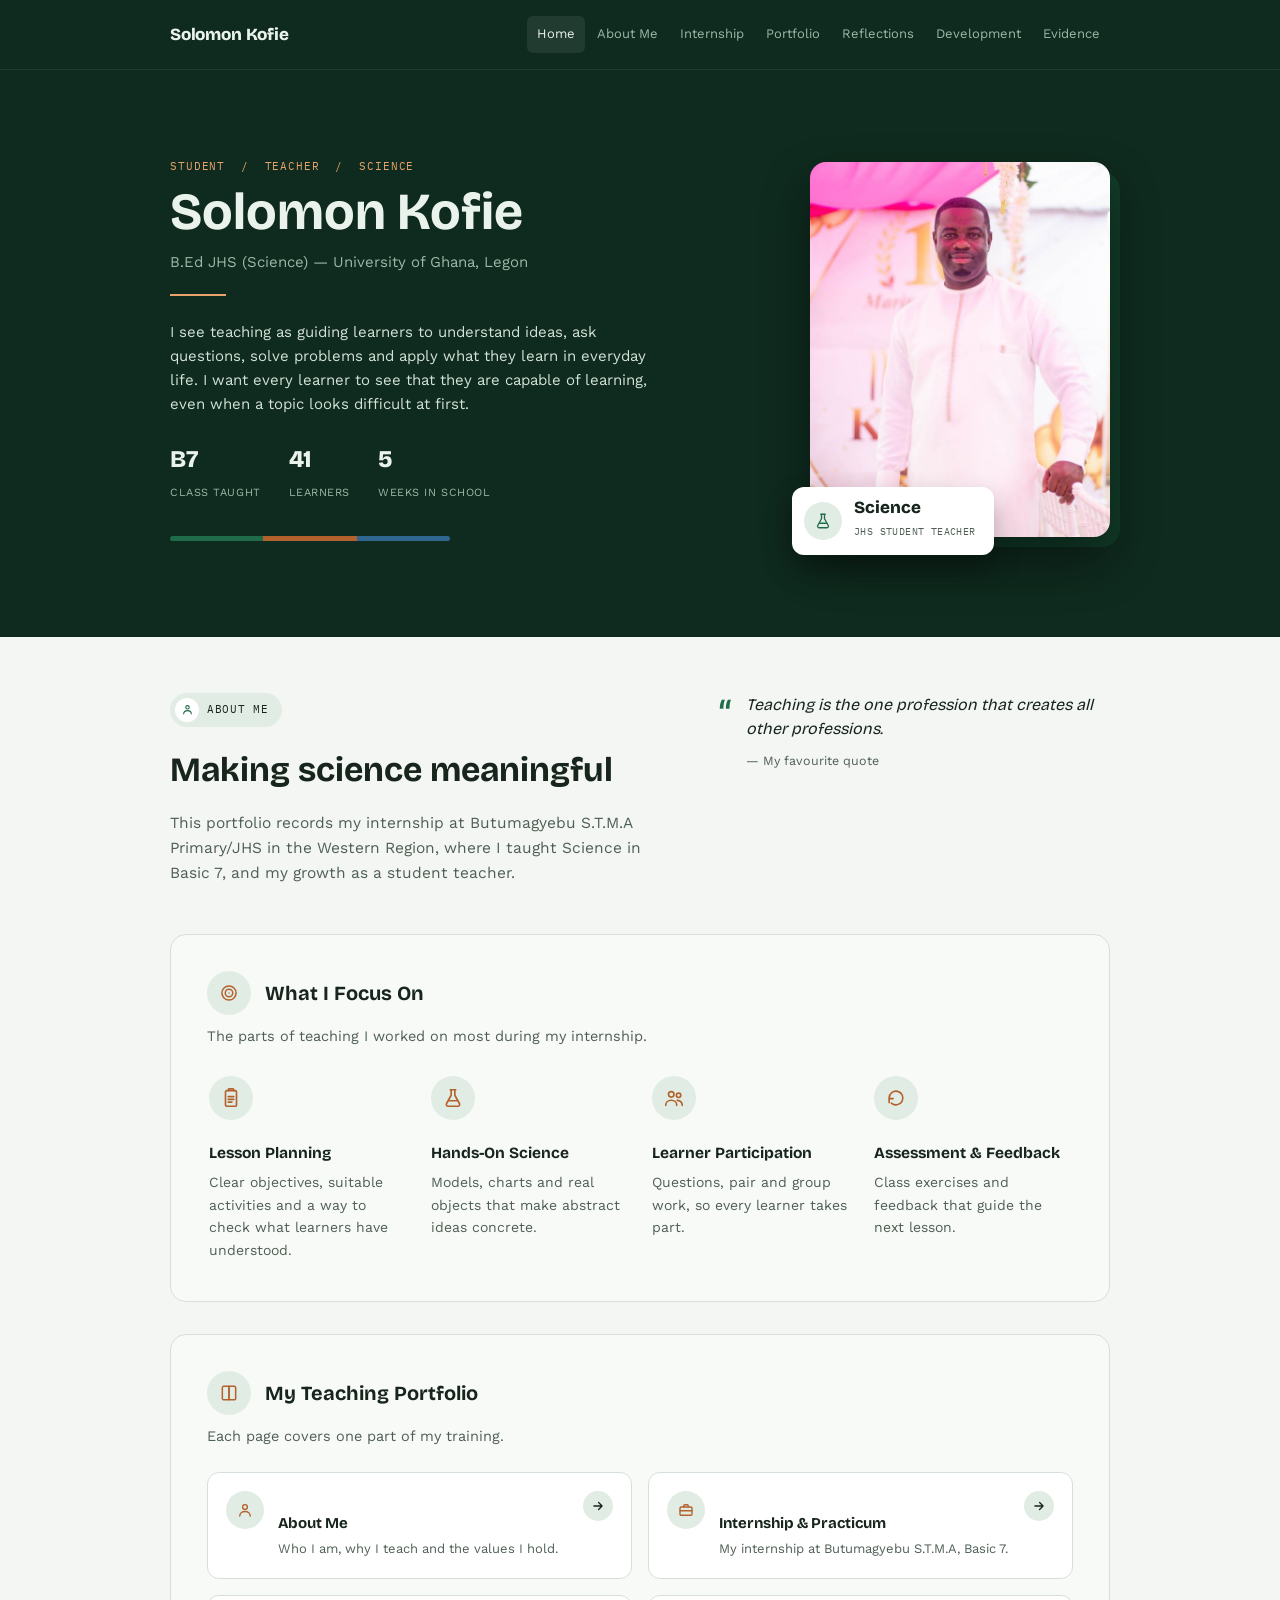
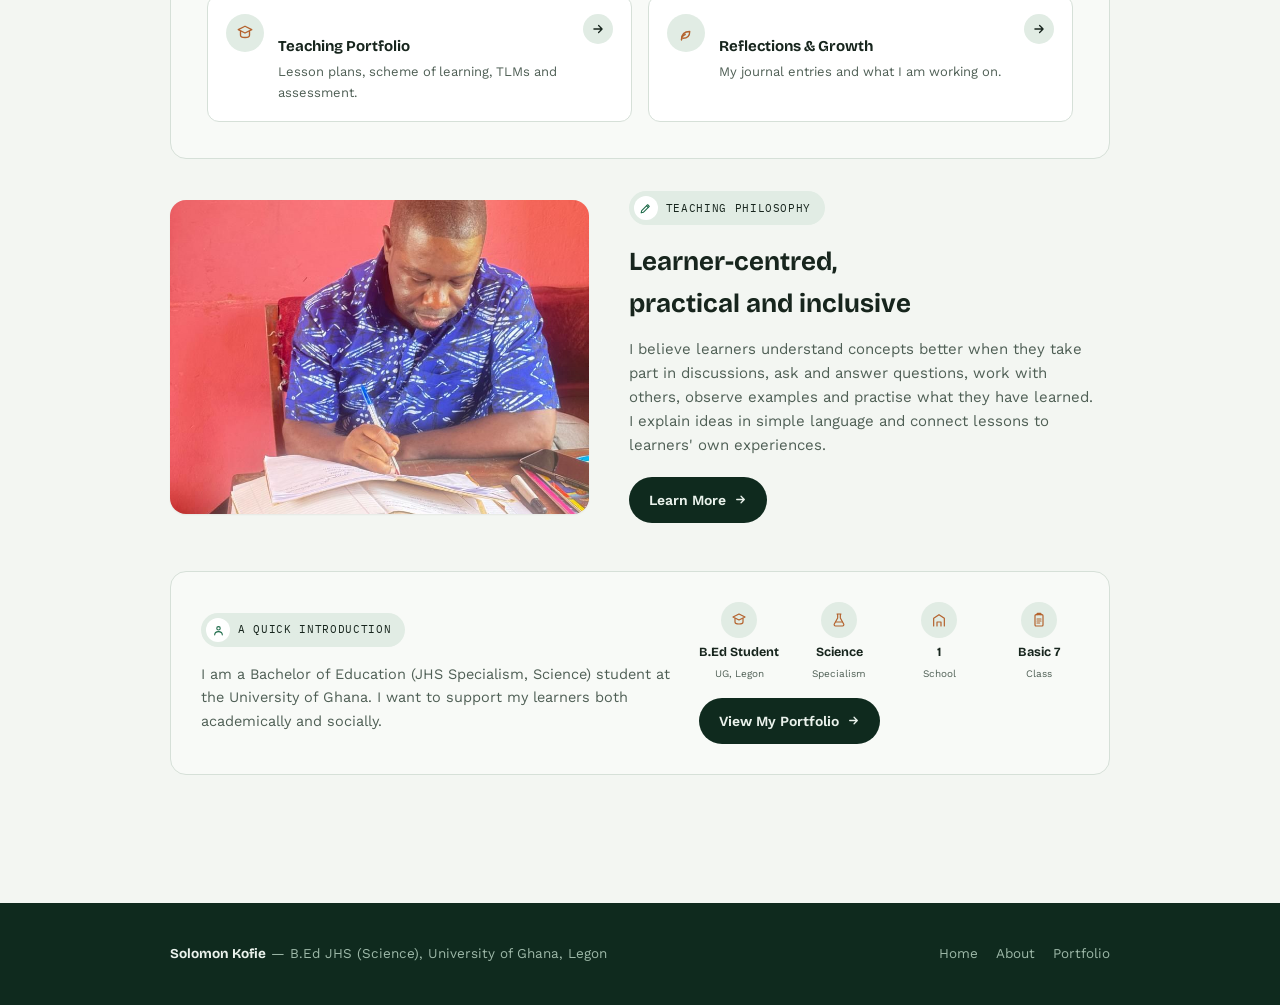
==== commit 5aee8a4b: "Add Solomon's portrait Co-Authored-By: Claude Opus 5.5 <noreply@anthropic.com>" ====
--- a/site/index.html
+++ b/site/index.html
@@ -42,7 +42,7 @@
       <div class="accentbar"><div style="background:var(--gold)"></div><div style="background:var(--green)"></div><div style="background:var(--maroon)"></div></div>
     </div>
     <div class="hero-photo-wrap">
-      <img class="hero-photo" src="assets/portrait.jpg" alt="Portrait of Solomon Kofie (photo coming soon)">
+      <img class="hero-photo" style="object-position:center 12%;" src="assets/portrait.jpg" alt="Portrait of Solomon Kofie">
       <div class="hero-badge">
           <div class="badge-icon"><svg width="18" height="18" viewBox="0 0 24 24" fill="none" stroke="currentColor" stroke-width="1.8" stroke-linecap="round" stroke-linejoin="round"><path d="M9 3h6M10 3v6l-5 9a2 2 0 0 0 1.7 3h10.6a2 2 0 0 0 1.7-3l-5-9V3"/><path d="M7.5 15h9"/></svg></div>
           <div><b>Science</b><span>JHS Student Teacher</span></div>
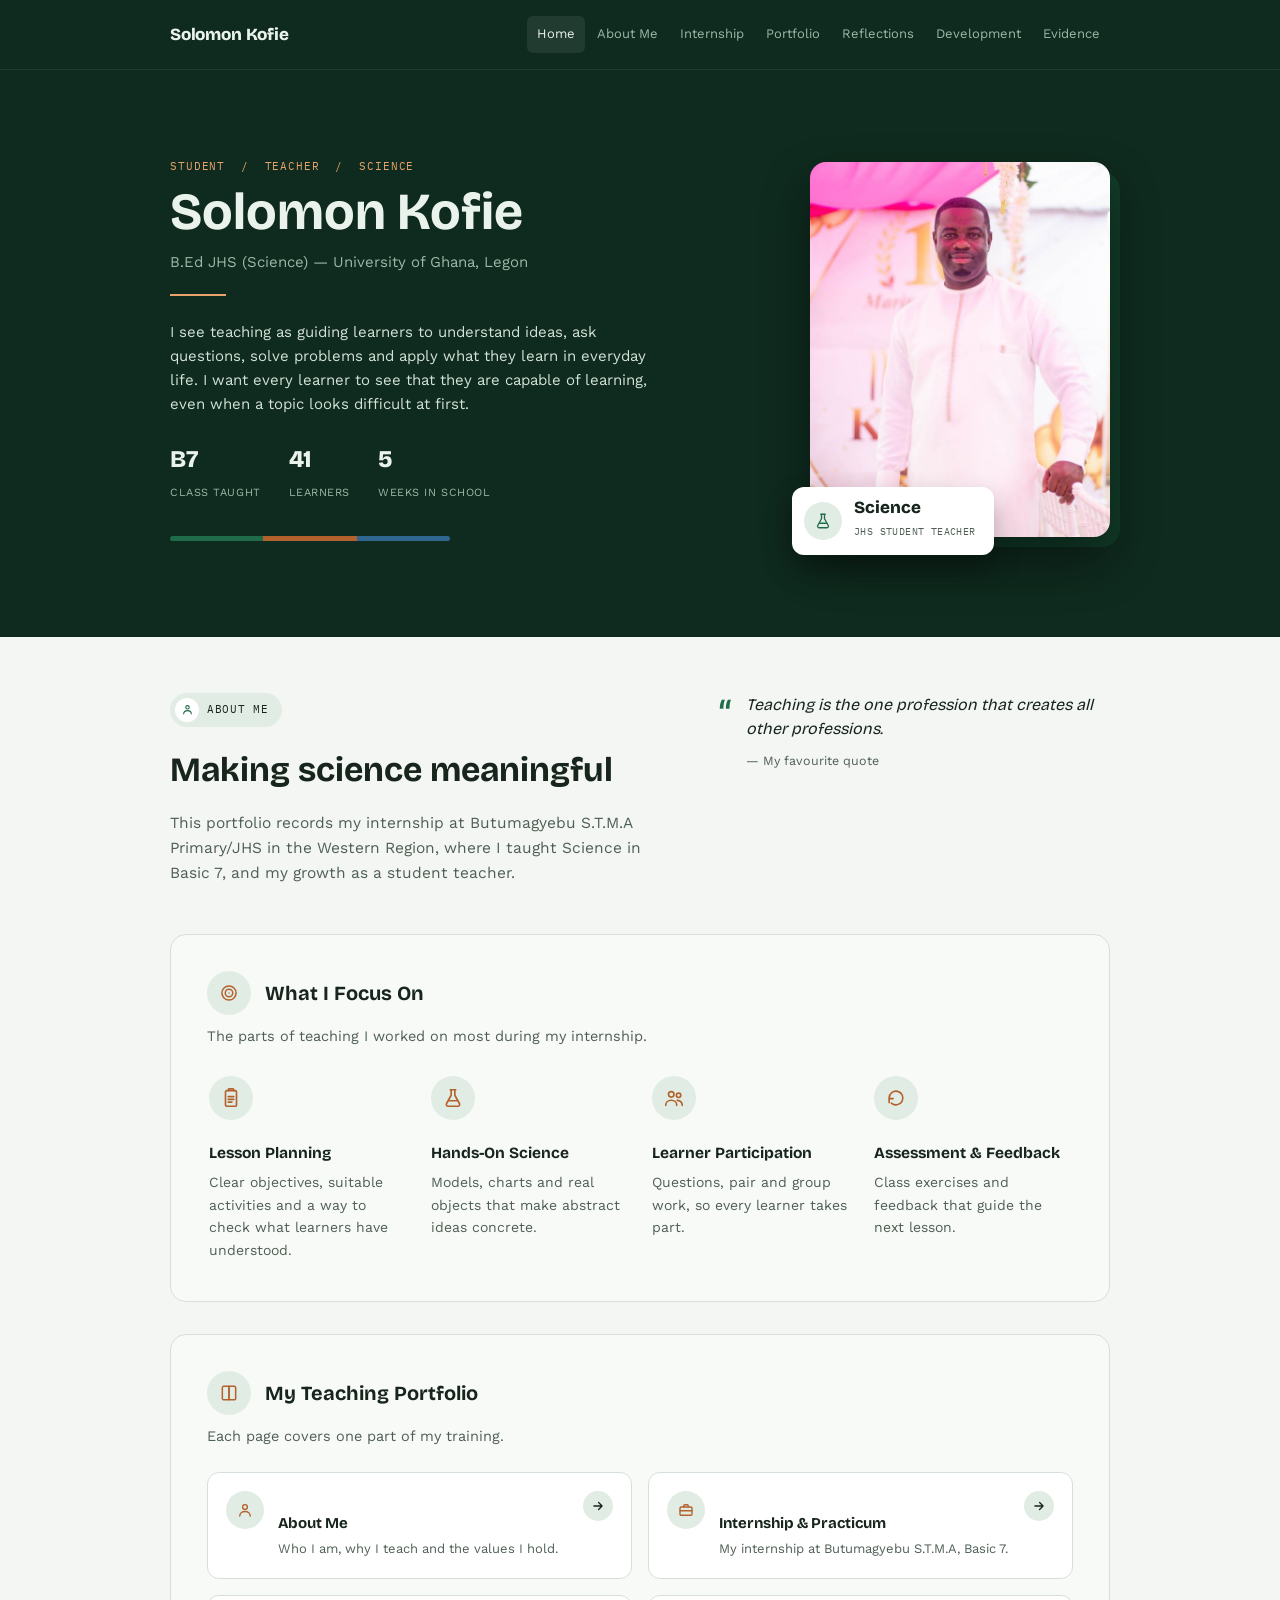
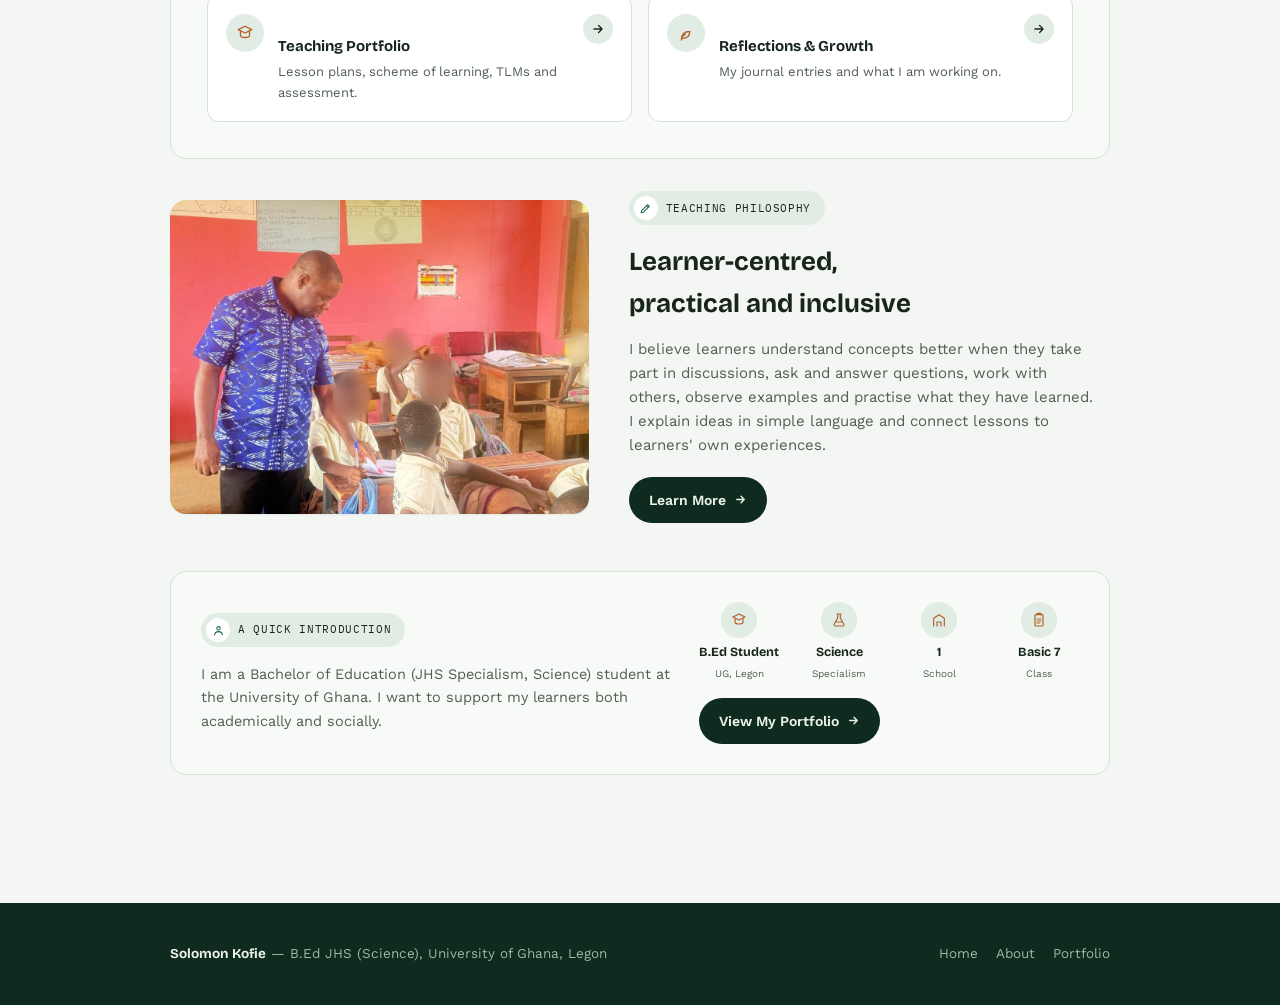
==== commit 08a02dbb: "Add Solomon's career goals, Y2S1 journal, clean score sheet and classroom photos Staff names on the " ====
--- a/site/index.html
+++ b/site/index.html
@@ -142,7 +142,7 @@
     </div>
 
     <div class="block philosophy-split">
-      <img class="philosophy-photo" style="object-position:center 30%;" src="assets/teaching.jpg" alt="Solomon Kofie marking learners' work at Butumagyebu S.T.M.A">
+      <img class="philosophy-photo" style="object-position:center 30%;" src="assets/class-4.jpg" alt="Solomon Kofie helping a learner in his Basic 7 class">
       <div>
         <div class="pill-eyebrow"><span class="pill-icon"><svg width="13" height="13" viewBox="0 0 24 24" fill="none" stroke="currentColor" stroke-width="2" stroke-linecap="round" stroke-linejoin="round"><path d="M4 20l1-4L16 5l3 3L8 19l-4 1z"/><path d="M14 7l3 3"/></svg></span>Teaching Philosophy</div>
         <h3 style="font-size:clamp(22px,3.2vw,26px);margin-bottom:12px;">Learner-centred, practical and inclusive</h3>
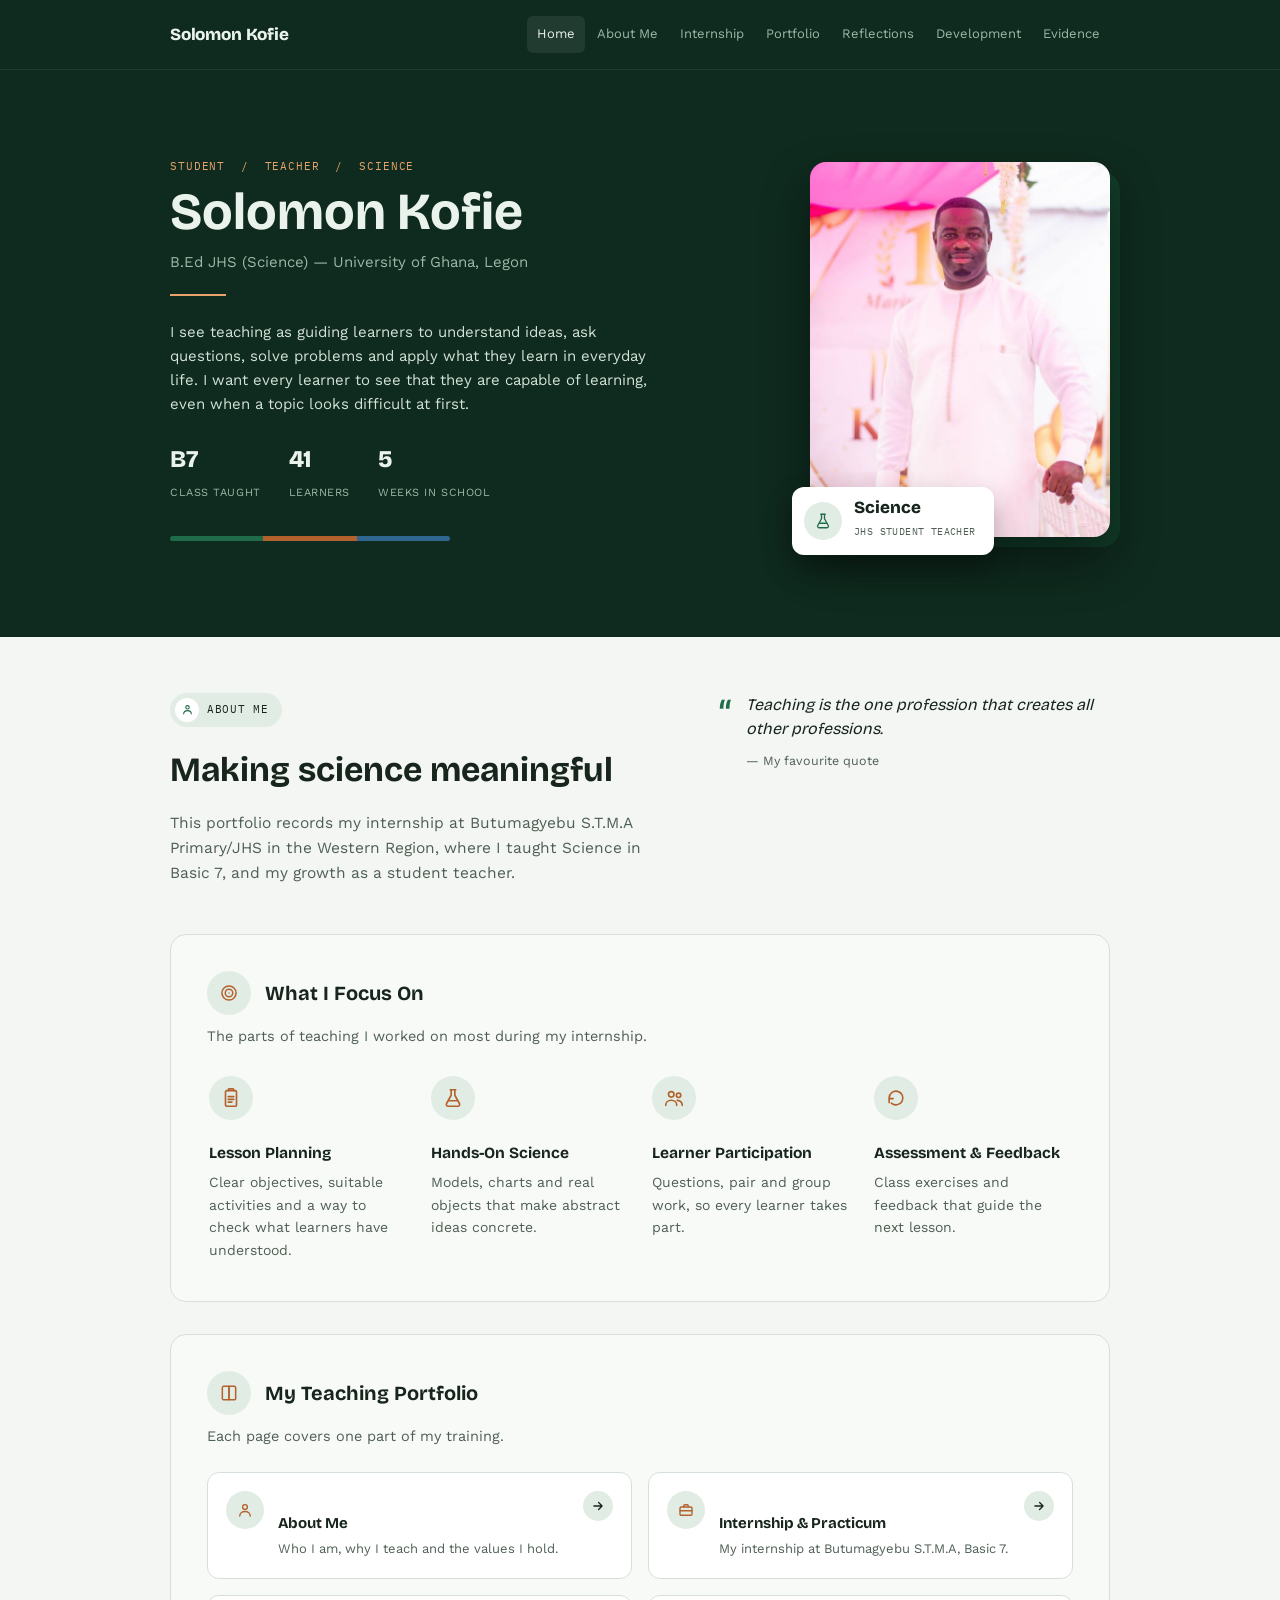
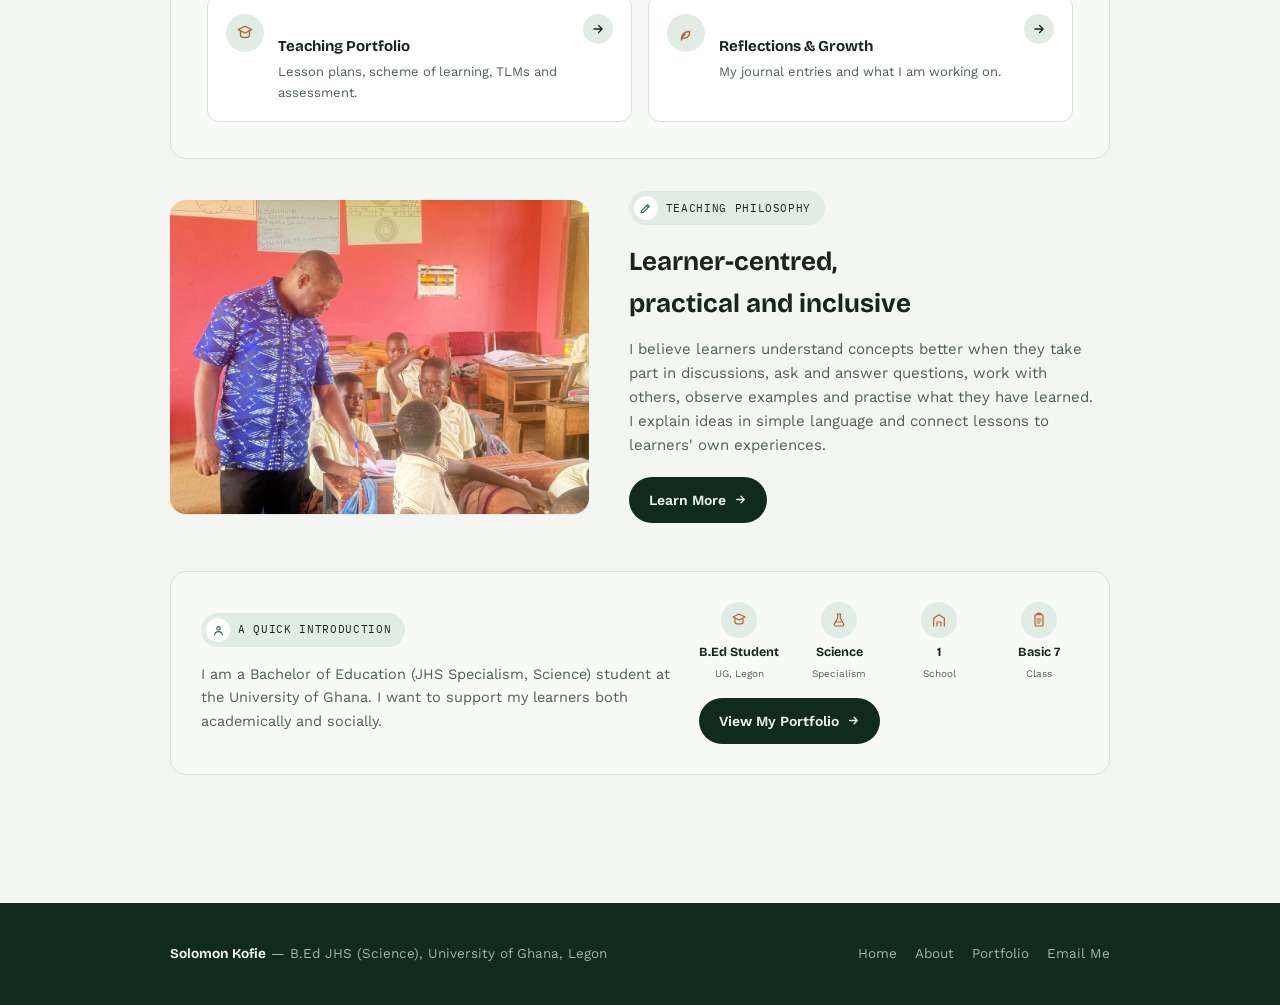
==== commit 9c475273: "Show classroom photos unblurred and add Solomon's contact details He confirmed the classroom photos " ====
--- a/site/index.html
+++ b/site/index.html
@@ -188,6 +188,7 @@
       <a href="index.html">Home</a>
       <a href="about.html">About</a>
       <a href="portfolio.html">Portfolio</a>
+      <a href="mailto:solomonkofie80@gmail.com">Email Me</a>
     </div>
   </div>
 </footer>
